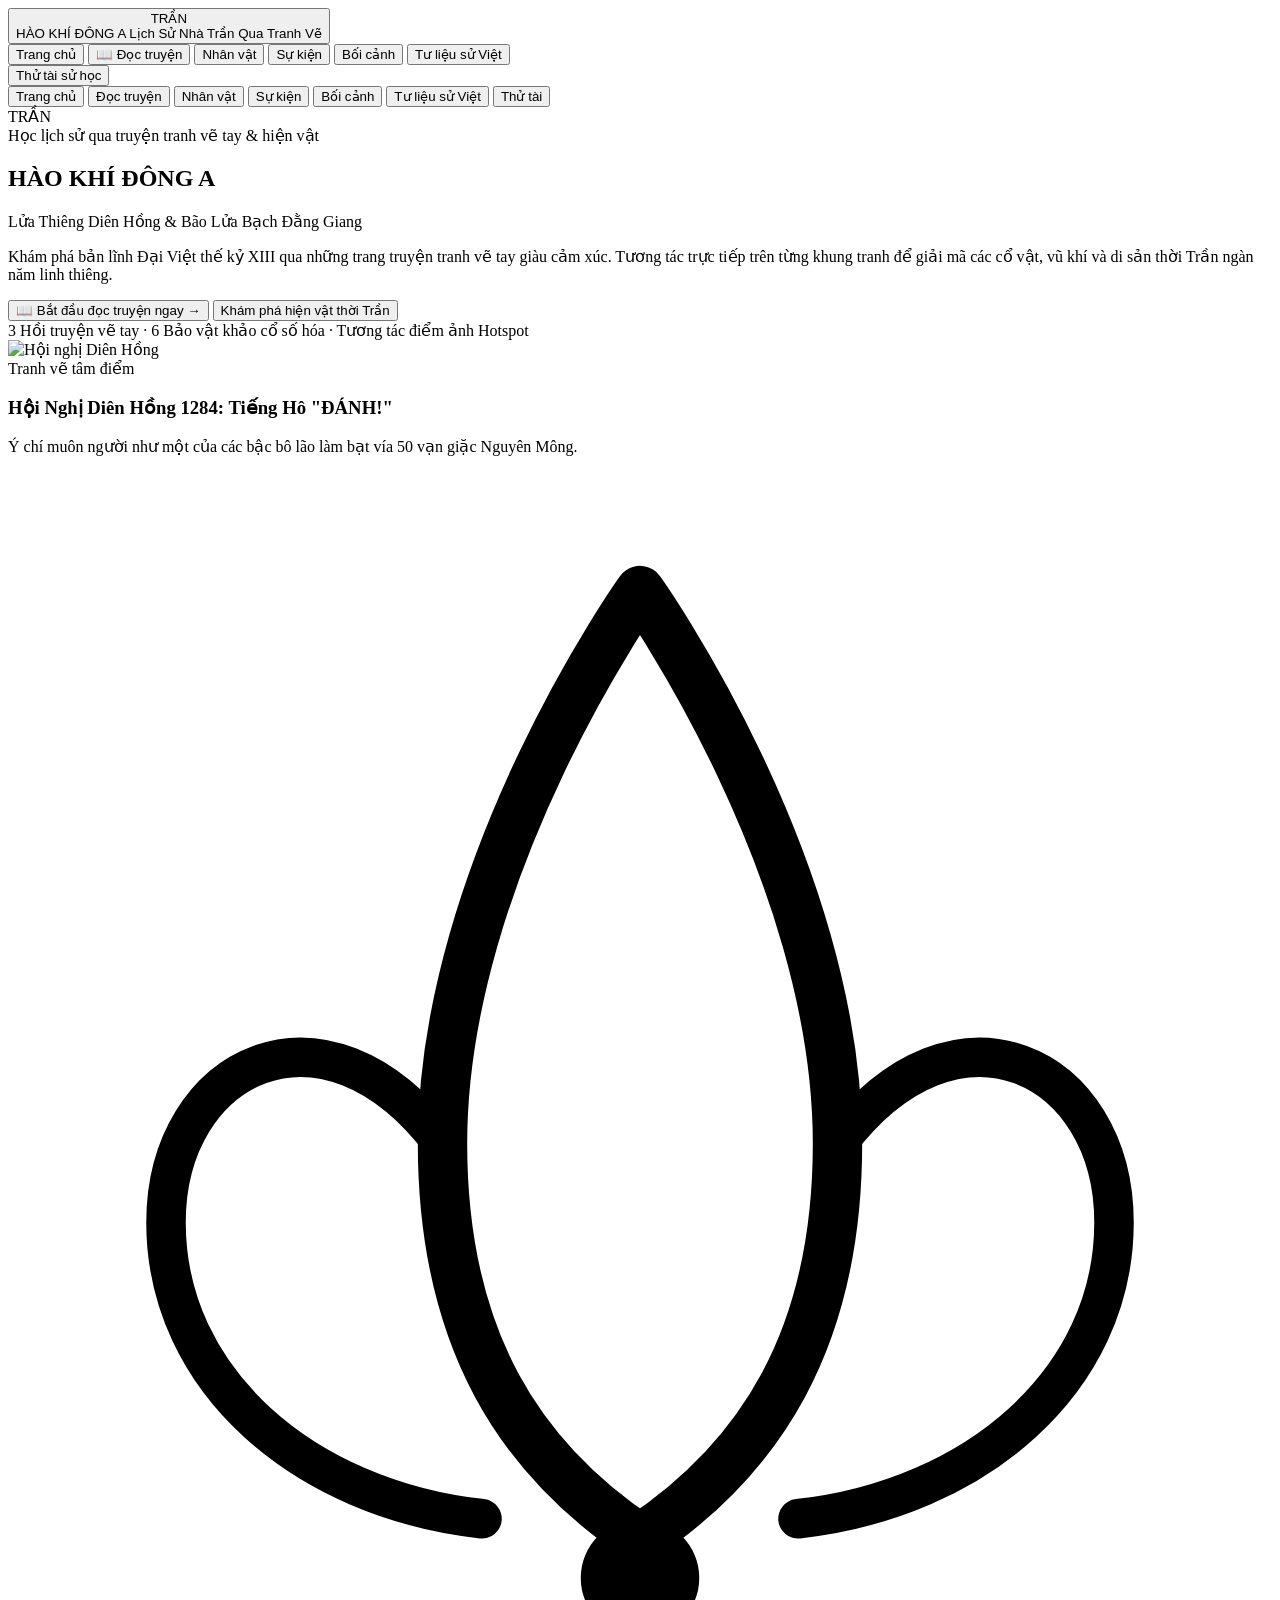
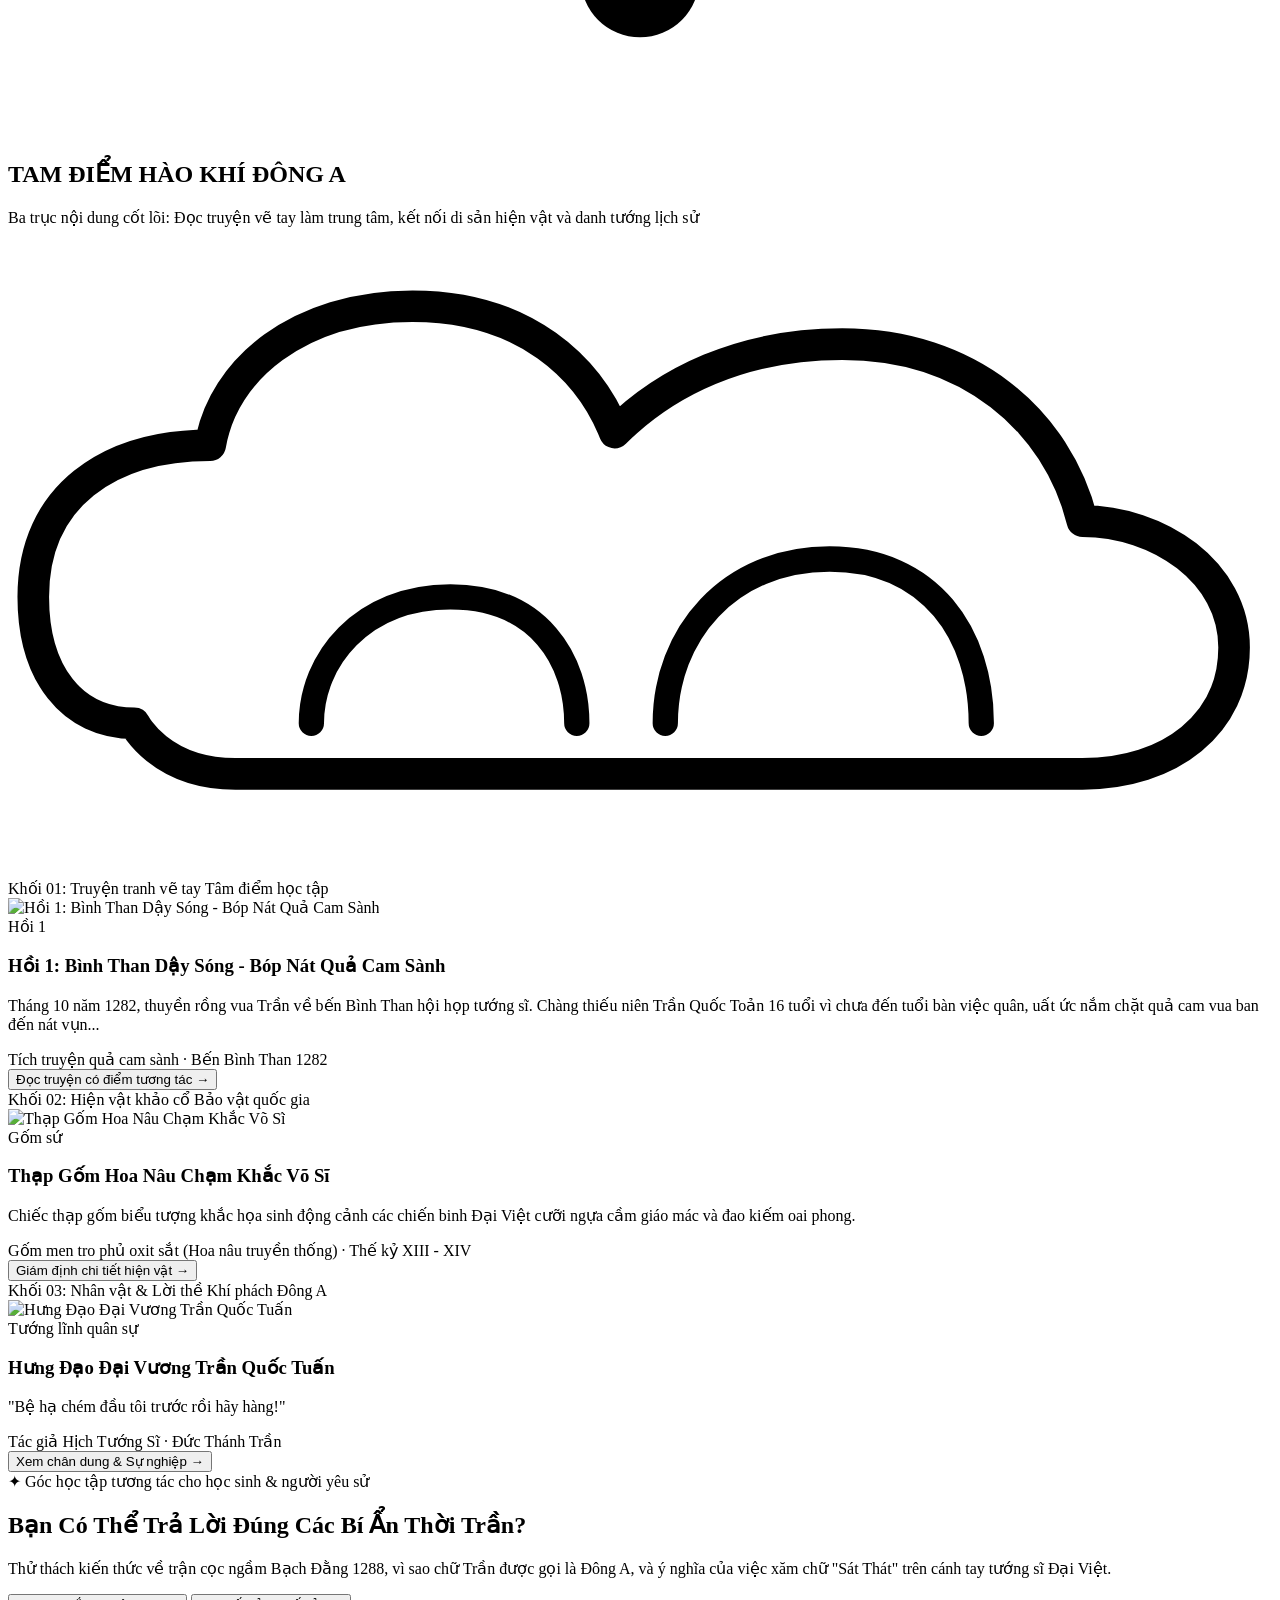
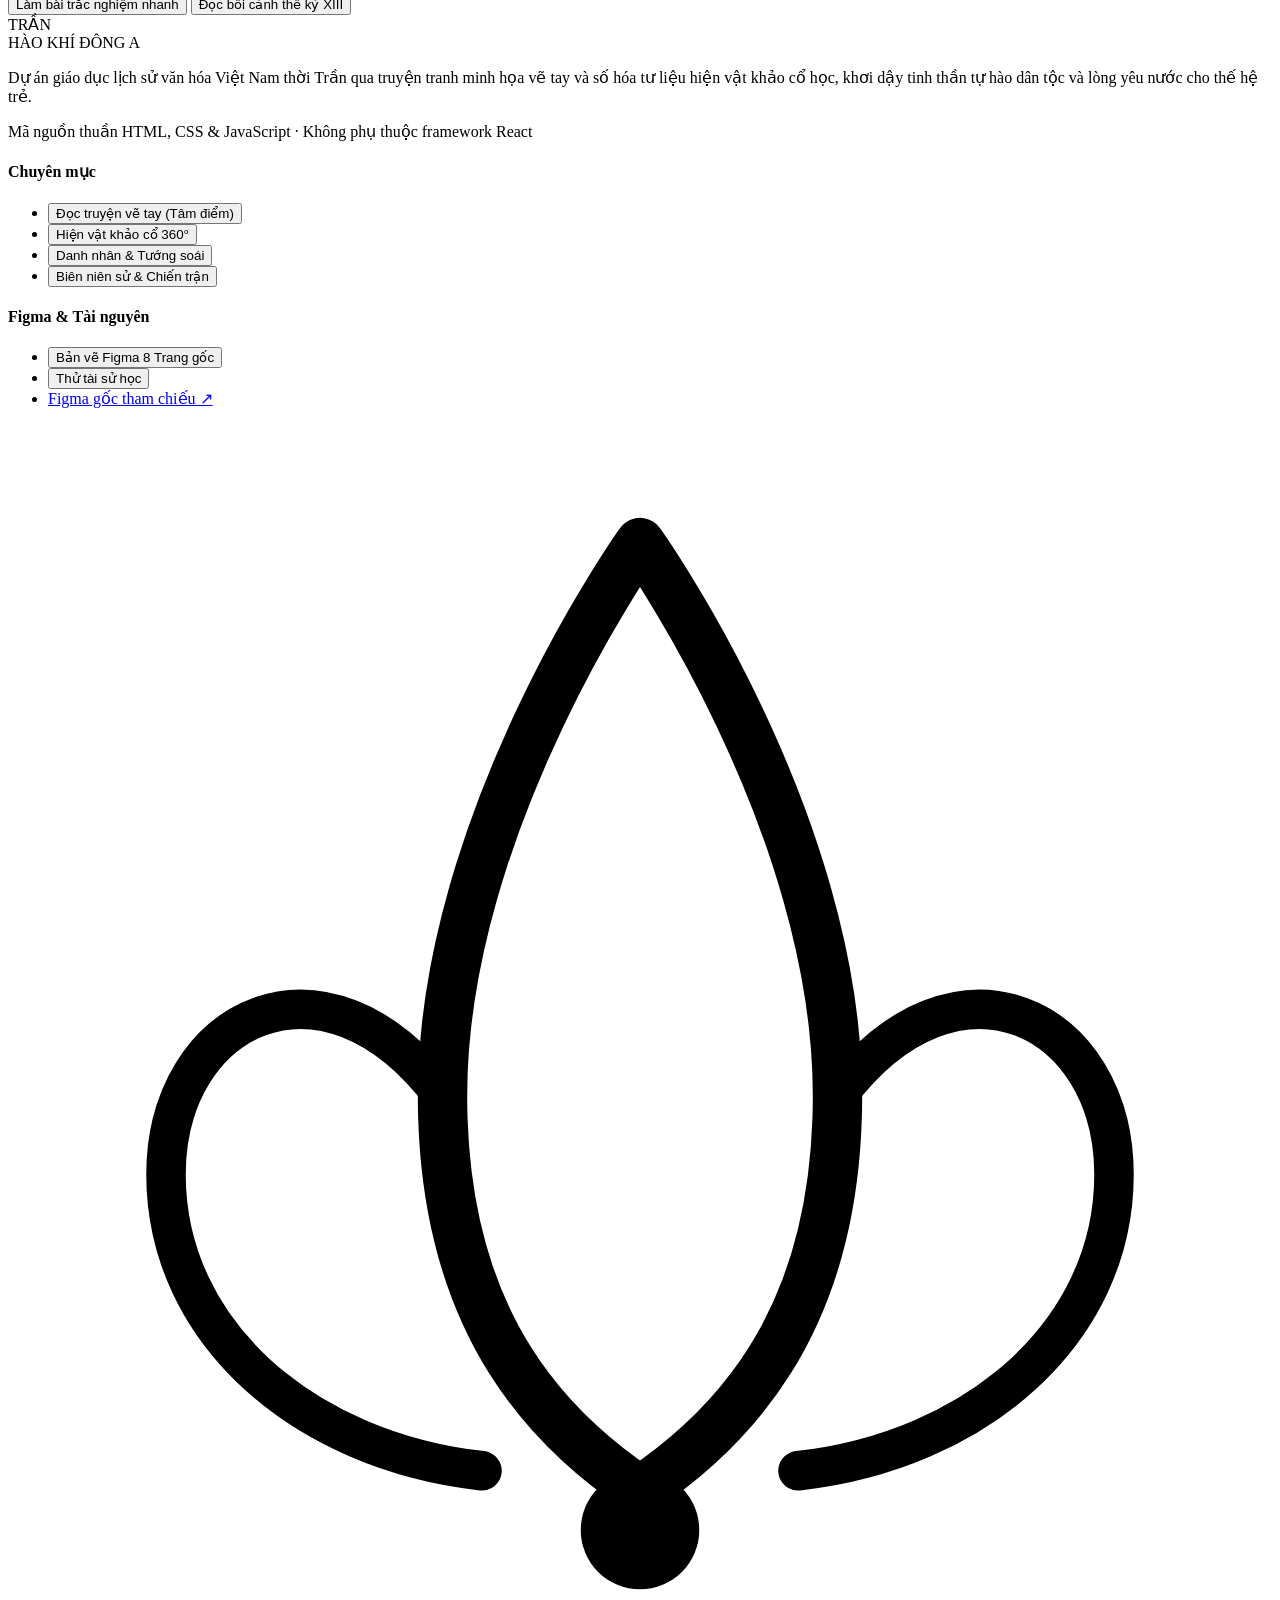
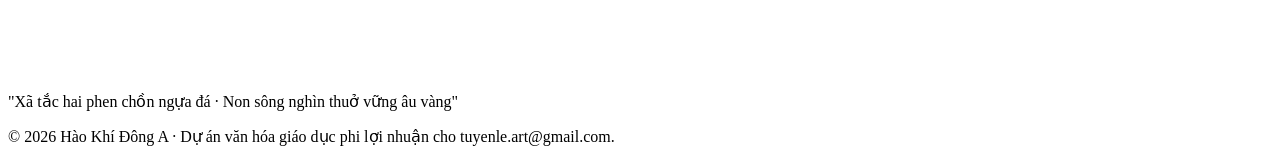
==== HaoKhiDongA_Trang_01_page-home.html @ c2d48709 "Add files via upload" ====
<!doctype html>
<html lang="vi">
<head>
  <meta charset="UTF-8" />
  <meta name="viewport" content="width=device-width, initial-scale=1.0" />
  <title>Trang Chủ (Master Home) - Hào Khí Đông A</title>
  <meta name="description" content="Trang gốc số 01: Trang Chủ (Master Home) - Dự án Hào Khí Đông A." />
  <link rel="preconnect" href="https://fonts.googleapis.com">
  <link rel="preconnect" href="https://fonts.gstatic.com" crossorigin>
  <link href="https://fonts.googleapis.com/css2?family=Be+Vietnam+Pro:ital,wght@0,300;0,400;0,500;0,600;0,700;0,800;0,900;1,400;1,600;1,700&family=Montserrat:ital,wght@0,600;0,700;0,800;0,900;1,700&display=swap" rel="stylesheet">
  <script src="https://cdn.jsdelivr.net/npm/@tailwindcss/browser@4"></script>
  <link rel="stylesheet" href="css/style.css">
  <script defer src="js/main.js"></script>
</head>
<body class="bg-[#FAF7F0] text-[#1C1917] antialiased">
  <div class="min-h-screen flex flex-col">
    
        <header class="sticky top-0 z-40 bg-[#FAF7F0]/95 backdrop-blur-md border-b border-[#D4A359]/30 transition-colors">
      <div class="max-w-7xl mx-auto px-4 sm:px-6 lg:px-8">
        <div class="flex items-center justify-between h-20 gap-4">
          
          <!-- Logo bên trái (không xuống hàng) -->
          <button onclick="window.navigateTo('trang-chu')" class="flex items-center gap-3 text-left group focus:outline-none cursor-pointer shrink-0">
            <div class="relative inline-flex items-center justify-center border-2 border-[#8B1E1E] bg-[#FAF7F0] text-[#8B1E1E] font-bold text-xs select-none w-8 h-8 rounded-xs shrink-0">
              <span class="font-heading font-black tracking-tighter">TRẦN</span>
              <div class="absolute inset-0.5 border border-[#8B1E1E]/40 pointer-events-none"></div>
            </div>
            <div class="flex flex-col shrink-0">
              <span class="font-heading font-black text-xl sm:text-2xl text-[#8B1E1E] tracking-tight leading-none whitespace-nowrap">
                HÀO KHÍ ĐÔNG A
              </span>
              <span class="text-[11px] font-medium text-[#785928] tracking-widest uppercase mt-1 whitespace-nowrap">
                Lịch Sử Nhà Trần Qua Tranh Vẽ
              </span>
            </div>
          </button>

          <!-- Menu điều hướng chính -->
          <nav class="hidden lg:flex items-center gap-1 xl:gap-2">
            <button
              onclick="window.navigateTo('trang-chu')"
              class="relative px-3.5 py-2 text-sm font-semibold whitespace-nowrap transition-all rounded-md cursor-pointer text-[#44403C] hover:text-[#8B1E1E]"
            >
              Trang chủ
            </button>
            <button
              onclick="window.navigateTo('doc-truyen')"
              class="relative px-3.5 py-2 text-sm font-semibold whitespace-nowrap transition-all rounded-md cursor-pointer text-[#44403C] hover:text-[#8B1E1E]"
            >
              📖 Đọc truyện
            </button>
            <button
              onclick="window.navigateTo('nhan-vat')"
              class="relative px-3.5 py-2 text-sm font-semibold whitespace-nowrap transition-all rounded-md cursor-pointer text-[#44403C] hover:text-[#8B1E1E]"
            >
              Nhân vật
            </button>
            <button
              onclick="window.navigateTo('su-kien')"
              class="relative px-3.5 py-2 text-sm font-semibold whitespace-nowrap transition-all rounded-md cursor-pointer text-[#44403C] hover:text-[#8B1E1E]"
            >
              Sự kiện
            </button>
            <button
              onclick="window.navigateTo('boi-canh')"
              class="relative px-3.5 py-2 text-sm font-semibold whitespace-nowrap transition-all rounded-md cursor-pointer text-[#44403C] hover:text-[#8B1E1E]"
            >
              Bối cảnh
            </button>
            <button
              onclick="window.navigateTo('tu-lieu')"
              class="relative px-3.5 py-2 text-sm font-semibold whitespace-nowrap transition-all rounded-md cursor-pointer text-[#44403C] hover:text-[#8B1E1E]"
            >
              Tư liệu sử Việt
            </button>
          </nav>

          <!-- Nút Đố Vui -->
          <div class="flex items-center gap-2 sm:gap-3 shrink-0">
            <button
              onclick="window.navigateTo('trac-nghiem')"
              class="inline-flex items-center px-3 py-1.5 text-xs font-semibold rounded-md border transition-colors cursor-pointer text-[#235347] border-[#235347]/40 hover:bg-[#235347]/10 whitespace-nowrap"
            >
              Thử tài sử học
            </button>
          </div>

        </div>

        <!-- Mobile Navigation bar -->
        <div class="lg:hidden flex items-center justify-between overflow-x-auto py-2.5 border-t border-[#D4A359]/20 gap-2 no-scrollbar">
          <button
            onclick="window.navigateTo('trang-chu')"
            class="text-xs font-medium px-2.5 py-1 whitespace-nowrap rounded text-[#44403C]"
          >
            Trang chủ
          </button>
          <button
            onclick="window.navigateTo('doc-truyen')"
            class="text-xs font-medium px-2.5 py-1 whitespace-nowrap rounded text-[#44403C]"
          >
            Đọc truyện
          </button>
          <button
            onclick="window.navigateTo('nhan-vat')"
            class="text-xs font-medium px-2.5 py-1 whitespace-nowrap rounded text-[#44403C]"
          >
            Nhân vật
          </button>
          <button
            onclick="window.navigateTo('su-kien')"
            class="text-xs font-medium px-2.5 py-1 whitespace-nowrap rounded text-[#44403C]"
          >
            Sự kiện
          </button>
          <button
            onclick="window.navigateTo('boi-canh')"
            class="text-xs font-medium px-2.5 py-1 whitespace-nowrap rounded text-[#44403C]"
          >
            Bối cảnh
          </button>
          <button
            onclick="window.navigateTo('tu-lieu')"
            class="text-xs font-medium px-2.5 py-1 whitespace-nowrap rounded text-[#44403C]"
          >
            Tư liệu sử Việt
          </button>
          <button
            onclick="window.navigateTo('trac-nghiem')"
            class="text-xs font-medium px-2.5 py-1 whitespace-nowrap rounded text-[#235347]"
          >
            Thử tài
          </button>
        </div>
      </div>
    </header>
  
    <main class="flex-1 max-w-7xl w-full mx-auto px-4 sm:px-6 lg:px-8 py-8">
      
    <div class="space-y-16">
      
      <!-- HERO BANNER - ĐỊNH HƯỚNG Z-PATTERN -->
      <section class="relative overflow-hidden rounded-2xl border border-[#D4A359]/40 bg-[#FAF7F0] shadow-sm">
        <div class="grid grid-cols-1 lg:grid-cols-12 items-stretch">
          
          <!-- Trái Hero: Z-pattern điểm 1 -->
          <div class="lg:col-span-7 p-6 sm:p-10 lg:p-12 flex flex-col justify-between z-10">
            <div>
              <div class="flex items-center gap-2 mb-3">
                <div class="relative inline-flex items-center justify-center border-2 border-[#8B1E1E] bg-[#FAF7F0] text-[#8B1E1E] font-bold text-xs select-none w-8 h-8 rounded-xs">
          <span class="font-heading font-black tracking-tighter">TRẦN</span>
          <div class="absolute inset-0.5 border border-[#8B1E1E]/40 pointer-events-none"></div>
        </div>
                <span class="text-xs font-bold uppercase tracking-widest text-[#8B1E1E]">
                  Học lịch sử qua truyện tranh vẽ tay & hiện vật
                </span>
              </div>

              <h1 class="font-heading font-black text-3xl sm:text-4xl lg:text-5xl text-[#1C1917] leading-tight text-balance">
                HÀO KHÍ ĐÔNG A
              </h1>
              
              <p class="mt-2 font-heading text-lg sm:text-xl text-[#785928] font-bold">
                Lửa Thiêng Diên Hồng & Bão Lửa Bạch Đằng Giang
              </p>

              <p class="mt-4 text-sm sm:text-base text-[#44403C] leading-relaxed max-w-xl">
                Khám phá bản lĩnh Đại Việt thế kỷ XIII qua những trang truyện tranh vẽ tay giàu cảm xúc. Tương tác trực tiếp trên từng khung tranh để giải mã các cổ vật, vũ khí và di sản thời Trần ngàn năm linh thiêng.
              </p>
            </div>

            <!-- Nút hành động chính -->
            <div class="mt-8 pt-6 border-t border-[#D4A359]/30 flex flex-wrap items-center gap-3">
              <button
                onclick="window.openChapter('chap-1')"
                class="inline-flex items-center gap-2 px-6 py-3 bg-[#8B1E1E] text-white font-bold text-sm rounded-lg hover:bg-[#701616] transition-all shadow-sm cursor-pointer"
              >
                <span>📖 Bắt đầu đọc truyện ngay</span> <span>→</span>
              </button>

              <button
                onclick="window.navigateTo('tu-lieu')"
                class="inline-flex items-center gap-2 px-5 py-3 bg-[#FAF7F0] border border-[#D4A359] text-[#785928] font-bold text-sm rounded-lg hover:bg-[#D4A359]/15 hover:text-[#8B1E1E] transition-all cursor-pointer"
              >
                <span>Khám phá hiện vật thời Trần</span>
              </button>
            </div>

            <div class="mt-6 flex items-center gap-3 text-xs text-[#78716C]">
              <span>3 Hồi truyện vẽ tay</span>
              <span>·</span>
              <span>6 Bảo vật khảo cổ số hóa</span>
              <span>·</span>
              <span>Tương tác điểm ảnh Hotspot</span>
            </div>
          </div>

          <!-- Phải Hero: Bức tranh minh họa vẽ tay lớn -->
          <div class="lg:col-span-5 relative bg-[#EFE3CA] min-h-[280px] lg:min-h-full flex items-center justify-center p-4 lg:p-6 overflow-hidden border-t lg:border-t-0 lg:border-l border-[#D4A359]/30">
            <div class="relative w-full h-full rounded-xl overflow-hidden shadow-md border border-[#D4A359]/40 group">
              <img 
                src="images/hero_comic_dienhong_1792135270793.jpg"
                alt="Hội nghị Diên Hồng"
                class="w-full h-full object-cover group-hover:scale-105 transition-transform duration-700"
              />
              <div class="absolute inset-0 bg-gradient-to-t from-black/80 via-black/20 to-transparent flex flex-col justify-end p-5 text-white">
                <span class="text-[11px] font-bold uppercase tracking-wider text-[#D4A359]">
                  Tranh vẽ tâm điểm
                </span>
                <h3 class="font-heading font-bold text-lg leading-tight mt-0.5">
                  Hội Nghị Diên Hồng 1284: Tiếng Hô "ĐÁNH!"
                </h3>
                <p class="text-xs text-white/90 mt-1 line-clamp-2">
                  Ý chí muôn người như một của các bậc bô lão làm bạt vía 50 vạn giặc Nguyên Mông.
                </p>
              </div>
            </div>
          </div>

        </div>
      </section>

      <!-- BỐ CỤC LƯỚI 12 CỘT PHÂN CHIA THÀNH 03 KHỐI (MỖI KHỐI 04 CỘT) -->
      <section>
        <div class="flex items-center justify-between mb-8">
          <div>
            <div class="flex items-center gap-2">
              <svg viewBox="0 0 64 64" fill="none" class="w-4 h-4 inline-block text-[#D4A359]" aria-hidden="true"><path d="M32 6C32 6 22 20 22 34C22 44 26 50 32 54C38 50 42 44 42 34C42 20 32 6 32 6Z" stroke="currentColor" stroke-width="2.5" stroke-linejoin="round"/><path d="M22 34C16 26 8 30 8 38C8 46 15 52 24 53" stroke="currentColor" stroke-width="2" stroke-linecap="round"/><path d="M42 34C48 26 56 30 56 38C56 46 49 52 40 53" stroke="currentColor" stroke-width="2" stroke-linecap="round"/><circle cx="32" cy="56" r="3" fill="currentColor"/></svg>
              <h2 class="font-heading font-black text-2xl text-[#1C1917]">
                TAM ĐIỂM HÀO KHÍ ĐÔNG A
              </h2>
            </div>
            <p class="text-xs sm:text-sm text-[#78716C] mt-1">
              Ba trục nội dung cốt lõi: Đọc truyện vẽ tay làm trung tâm, kết nối di sản hiện vật và danh tướng lịch sử
            </p>
          </div>
          <div class="hidden sm:block text-[#D4A359]">
            <svg viewBox="0 0 100 50" fill="none" class="w-16 h-8 text-[#D4A359] opacity-40 inline-block" aria-hidden="true"><path d="M10 38C5 38 2 34 2 28C2 20 8 16 16 16C17 10 23 5 32 5C41 5 46 10 48 15C52 11 58 8 66 8C76 8 83 14 85 22C91 22 97 26 97 32C97 38 92 42 85 42L18 42C12 42 10 38 10 38Z" stroke="currentColor" stroke-width="2.5" stroke-linecap="round" stroke-linejoin="round"/><path d="M24 38C24 33 28 28 35 28C42 28 45 33 45 38" stroke="currentColor" stroke-width="2" stroke-linecap="round"/><path d="M52 38C52 31 57 25 65 25C73 25 77 31 77 38" stroke="currentColor" stroke-width="2" stroke-linecap="round"/></svg>
          </div>
        </div>

        <div class="grid grid-cols-1 lg:grid-cols-12 gap-8">
          
          <!-- KHỐI 1 (04 CỘT): ĐỌC TRUYỆN TRỌNG TÂM -->
          <div class="lg:col-span-4 flex flex-col justify-between bg-[#FDFBF7] rounded-xl border border-[#D4A359]/40 p-6 shadow-xs hover:border-[#8B1E1E]/60 transition-all">
            <div>
              <div class="flex items-center justify-between pb-3 border-b border-[#D4A359]/20 mb-4">
                <span class="text-xs font-bold uppercase tracking-widest text-[#8B1E1E]">
                  Khối 01: Truyện tranh vẽ tay
                </span>
                <span class="text-[11px] text-[#785928] font-semibold">Tâm điểm học tập</span>
              </div>

              <div class="aspect-4/3 rounded-lg overflow-hidden border border-[#D4A359]/30 mb-4 relative group">
                <img src="images/hoi_1_tran_quoc_toan_goc.jpg" alt="Hồi 1: Bình Than Dậy Sóng - Bóp Nát Quả Cam Sành" class="w-full h-full object-cover group-hover:scale-105 transition-transform duration-500" />
                <div class="absolute top-2 left-2 bg-[#8B1E1E] text-white text-[10px] font-bold px-2 py-0.5 rounded">
                  Hồi 1
                </div>
              </div>

              <h3 class="font-heading font-bold text-lg text-[#1C1917] leading-snug">
                Hồi 1: Bình Than Dậy Sóng - Bóp Nát Quả Cam Sành
              </h3>
              
              <p class="text-xs sm:text-sm text-[#57534E] mt-2 line-clamp-3 leading-relaxed">
                Tháng 10 năm 1282, thuyền rồng vua Trần về bến Bình Than hội họp tướng sĩ. Chàng thiếu niên Trần Quốc Toản 16 tuổi vì chưa đến tuổi bàn việc quân, uất ức nắm chặt quả cam vua ban đến nát vụn...
              </p>

              <div class="mt-3 flex items-center gap-2 text-xs text-[#785928]">
                <span>Tích truyện quả cam sành</span>
                <span>·</span>
                <span>Bến Bình Than 1282</span>
              </div>
            </div>

            <button
              onclick="window.openChapter('chap-1')"
              class="mt-6 w-full inline-flex items-center justify-center gap-2 px-4 py-2.5 bg-[#8B1E1E] text-white text-xs font-bold rounded-md hover:bg-[#741818] transition-colors cursor-pointer"
            >
              <span>Đọc truyện có điểm tương tác</span> <span>→</span>
            </button>
          </div>

          <!-- KHỐI 2 (04 CỘT): KHO TÀNG HIỆN VẬT THỜI TRẦN -->
          <div class="lg:col-span-4 flex flex-col justify-between bg-[#FDFBF7] rounded-xl border border-[#D4A359]/40 p-6 shadow-xs hover:border-[#D4A359] transition-all">
            <div>
              <div class="flex items-center justify-between pb-3 border-b border-[#D4A359]/20 mb-4">
                <span class="text-xs font-bold uppercase tracking-widest text-[#785928]">
                  Khối 02: Hiện vật khảo cổ
                </span>
                <span class="text-[11px] text-[#235347] font-semibold">Bảo vật quốc gia</span>
              </div>

              <div class="aspect-4/3 rounded-lg overflow-hidden border border-[#D4A359]/30 mb-4 relative group">
                <img src="images/artifact_thap_gom_hoanau_1792135273950.jpg" alt="Thạp Gốm Hoa Nâu Chạm Khắc Võ Sĩ" class="w-full h-full object-cover group-hover:scale-105 transition-transform duration-500" />
                <div class="absolute top-2 left-2 bg-[#235347] text-white text-[10px] font-bold px-2 py-0.5 rounded">
                  Gốm sứ
                </div>
              </div>

              <h3 class="font-heading font-bold text-lg text-[#1C1917] leading-snug">
                Thạp Gốm Hoa Nâu Chạm Khắc Võ Sĩ
              </h3>
              
              <p class="text-xs sm:text-sm text-[#57534E] mt-2 line-clamp-3 leading-relaxed">
                Chiếc thạp gốm biểu tượng khắc họa sinh động cảnh các chiến binh Đại Việt cưỡi ngựa cầm giáo mác và đao kiếm oai phong.
              </p>

              <div class="mt-3 flex items-center gap-2 text-xs text-[#785928]">
                <span>Gốm men tro phủ oxit sắt (Hoa nâu truyền thống)</span>
                <span>·</span>
                <span>Thế kỷ XIII - XIV</span>
              </div>
            </div>

            <button
              onclick="window.openArtifact('thap-gom-hoa-nau')"
              class="mt-6 w-full inline-flex items-center justify-center gap-2 px-4 py-2.5 bg-[#D4A359] text-[#1C1917] text-xs font-bold rounded-md hover:bg-[#c29348] transition-colors cursor-pointer"
            >
              <span>Giám định chi tiết hiện vật</span> <span>→</span>
            </button>
          </div>

          <!-- KHỐI 3 (04 CỘT): DANH TƯỚNG & HÀO KHÍ SÁT THÁT -->
          <div class="lg:col-span-4 flex flex-col justify-between bg-[#FDFBF7] rounded-xl border border-[#D4A359]/40 p-6 shadow-xs hover:border-[#8B1E1E]/60 transition-all">
            <div>
              <div class="flex items-center justify-between pb-3 border-b border-[#D4A359]/20 mb-4">
                <span class="text-xs font-bold uppercase tracking-widest text-[#8B1E1E]">
                  Khối 03: Nhân vật & Lời thề
                </span>
                <span class="text-[11px] text-[#8B1E1E] font-semibold">Khí phách Đông A</span>
              </div>

              <div class="aspect-4/3 rounded-lg overflow-hidden border border-[#D4A359]/30 mb-4 relative group">
                <img src="images/hero_comic_dienhong_1792135270793.jpg" alt="Hưng Đạo Đại Vương Trần Quốc Tuấn" class="w-full h-full object-cover object-top group-hover:scale-105 transition-transform duration-500" />
                <div class="absolute top-2 left-2 bg-[#8B1E1E] text-white text-[10px] font-bold px-2 py-0.5 rounded">
                  Tướng lĩnh quân sự
                </div>
              </div>

              <h3 class="font-heading font-bold text-lg text-[#1C1917] leading-snug">
                Hưng Đạo Đại Vương Trần Quốc Tuấn
              </h3>
              
              <div class="mt-2 p-2.5 bg-[#F2EBD9] rounded border-l-2 border-[#8B1E1E]">
                <p class="text-xs font-heading italic font-bold text-[#8B1E1E]">
                  "Bệ hạ chém đầu tôi trước rồi hãy hàng!"
                </p>
              </div>

              <div class="mt-3 flex items-center gap-2 text-xs text-[#785928]">
                <span>Tác giả Hịch Tướng Sĩ</span>
                <span>·</span>
                <span>Đức Thánh Trần</span>
              </div>
            </div>

            <button
              onclick="window.openCharacter('tran-quoc-tuan')"
              class="mt-6 w-full inline-flex items-center justify-center gap-2 px-4 py-2.5 bg-[#FAF7F0] border border-[#8B1E1E] text-[#8B1E1E] text-xs font-bold rounded-md hover:bg-[#8B1E1E] hover:text-white transition-colors cursor-pointer"
            >
              <span>Xem chân dung & Sự nghiệp</span> <span>→</span>
            </button>
          </div>

        </div>
      </section>

      <!-- PHẦN HỌC TẬP TƯƠNG TÁC -->
      <section class="bg-[#EFE4D0] rounded-2xl p-6 sm:p-10 border border-[#D4A359]/50 relative overflow-hidden">
        <div class="grid grid-cols-1 lg:grid-cols-12 gap-8 items-center">
          <div class="lg:col-span-8 space-y-3">
            <span class="text-xs font-bold uppercase tracking-widest text-[#235347] flex items-center gap-2">
              ✦ Góc học tập tương tác cho học sinh & người yêu sử
            </span>
            <h2 class="font-heading font-black text-2xl sm:text-3xl text-[#1C1917]">
              Bạn Có Thể Trả Lời Đúng Các Bí Ẩn Thời Trần?
            </h2>
            <p class="text-xs sm:text-sm text-[#44403C] leading-relaxed max-w-2xl">
              Thử thách kiến thức về trận cọc ngầm Bạch Đằng 1288, vì sao chữ Trần được gọi là Đông A, và ý nghĩa của việc xăm chữ "Sát Thát" trên cánh tay tướng sĩ Đại Việt.
            </p>
          </div>

          <div class="lg:col-span-4 flex flex-col sm:flex-row lg:flex-col gap-3 justify-end">
            <button
              onclick="window.navigateTo('trac-nghiem')"
              class="px-6 py-3 bg-[#235347] text-white font-bold text-xs sm:text-sm rounded-lg hover:bg-[#1a4036] transition-colors shadow-xs flex items-center justify-center gap-2 cursor-pointer"
            >
              <span>Làm bài trắc nghiệm nhanh</span>
            </button>
            <button
              onclick="window.navigateTo('boi-canh')"
              class="px-6 py-3 bg-[#FAF7F0] text-[#1C1917] border border-[#D4A359] font-bold text-xs sm:text-sm rounded-lg hover:bg-white transition-colors flex items-center justify-center gap-2 cursor-pointer"
            >
              <span>Đọc bối cảnh thế kỷ XIII</span>
            </button>
          </div>
        </div>
      </section>

    </div>
  
    </main>
    
    <footer class="bg-[#FAF7F0] border-t border-[#D4A359]/30 pt-12 pb-8 mt-20 relative overflow-hidden">
      <div class="max-w-7xl mx-auto px-4 sm:px-6 lg:px-8">
        <div class="grid grid-cols-1 md:grid-cols-4 gap-8 pb-10 border-b border-[#D4A359]/20">
          
          <div class="md:col-span-2 space-y-3">
            <div class="flex items-center gap-2.5">
              <div class="relative inline-flex items-center justify-center border-2 border-[#8B1E1E] bg-[#FAF7F0] text-[#8B1E1E] font-bold text-xs select-none w-8 h-8 rounded-xs">
          <span class="font-heading font-black tracking-tighter">TRẦN</span>
          <div class="absolute inset-0.5 border border-[#8B1E1E]/40 pointer-events-none"></div>
        </div>
              <span class="font-heading font-black text-lg text-[#8B1E1E] whitespace-nowrap">
                HÀO KHÍ ĐÔNG A
              </span>
            </div>
            <p class="text-xs sm:text-sm text-[#57534E] leading-relaxed max-w-lg">
              Dự án giáo dục lịch sử văn hóa Việt Nam thời Trần qua truyện tranh minh họa vẽ tay và số hóa tư liệu hiện vật khảo cổ học, khơi dậy tinh thần tự hào dân tộc và lòng yêu nước cho thế hệ trẻ.
            </p>
            <div class="flex items-center gap-3 text-xs text-[#785928] pt-1">
              <span>Mã nguồn thuần HTML, CSS & JavaScript</span>
              <span>·</span>
              <span>Không phụ thuộc framework React</span>
            </div>
          </div>

          <div>
            <h4 class="text-xs font-bold uppercase tracking-wider text-[#8B1E1E] mb-3">
              Chuyên mục
            </h4>
            <ul class="space-y-2 text-xs sm:text-sm text-[#44403C]">
              <li><button onclick="window.navigateTo('doc-truyen')" class="hover:text-[#8B1E1E] cursor-pointer">Đọc truyện vẽ tay (Tâm điểm)</button></li>
              <li><button onclick="window.navigateTo('tu-lieu')" class="hover:text-[#8B1E1E] cursor-pointer">Hiện vật khảo cổ 360°</button></li>
              <li><button onclick="window.navigateTo('nhan-vat')" class="hover:text-[#8B1E1E] cursor-pointer">Danh nhân & Tướng soái</button></li>
              <li><button onclick="window.navigateTo('su-kien')" class="hover:text-[#8B1E1E] cursor-pointer">Biên niên sử & Chiến trận</button></li>
            </ul>
          </div>

          <div>
            <h4 class="text-xs font-bold uppercase tracking-wider text-[#8B1E1E] mb-3">
              Figma & Tài nguyên
            </h4>
            <ul class="space-y-2 text-xs sm:text-sm text-[#44403C]">
              <li><button onclick="window.navigateTo('figma-prototype')" class="hover:text-[#8B1E1E] font-medium cursor-pointer">Bản vẽ Figma 8 Trang gốc</button></li>
              <li><button onclick="window.navigateTo('trac-nghiem')" class="hover:text-[#235347] font-medium cursor-pointer">Thử tài sử học</button></li>
              <li><a href="https://www.figma.com/design/EHcXHoJWoi624KdRQ5grXI/H%C3%A0o-Kh%C3%AD-%C4%90%C3%B4ng-A?node-id=2082-5231" target="_blank" rel="noreferrer" class="text-xs text-[#785928] hover:underline">Figma gốc tham chiếu ↗</a></li>
            </ul>
          </div>

        </div>

        <div class="pt-6 flex flex-col sm:flex-row items-center justify-between text-xs text-[#78716C] gap-3">
          <div class="flex items-center gap-2">
            <svg viewBox="0 0 64 64" fill="none" class="w-4 h-4 inline-block text-[#D4A359]" aria-hidden="true"><path d="M32 6C32 6 22 20 22 34C22 44 26 50 32 54C38 50 42 44 42 34C42 20 32 6 32 6Z" stroke="currentColor" stroke-width="2.5" stroke-linejoin="round"/><path d="M22 34C16 26 8 30 8 38C8 46 15 52 24 53" stroke="currentColor" stroke-width="2" stroke-linecap="round"/><path d="M42 34C48 26 56 30 56 38C56 46 49 52 40 53" stroke="currentColor" stroke-width="2" stroke-linecap="round"/><circle cx="32" cy="56" r="3" fill="currentColor"/></svg>
            <span>"Xã tắc hai phen chồn ngựa đá · Non sông nghìn thuở vững âu vàng"</span>
          </div>
          <p>© 2026 Hào Khí Đông A · Dự án văn hóa giáo dục phi lợi nhuận cho tuyenle.art@gmail.com.</p>
        </div>
      </div>
    </footer>
  
  </div>
</body>
</html>
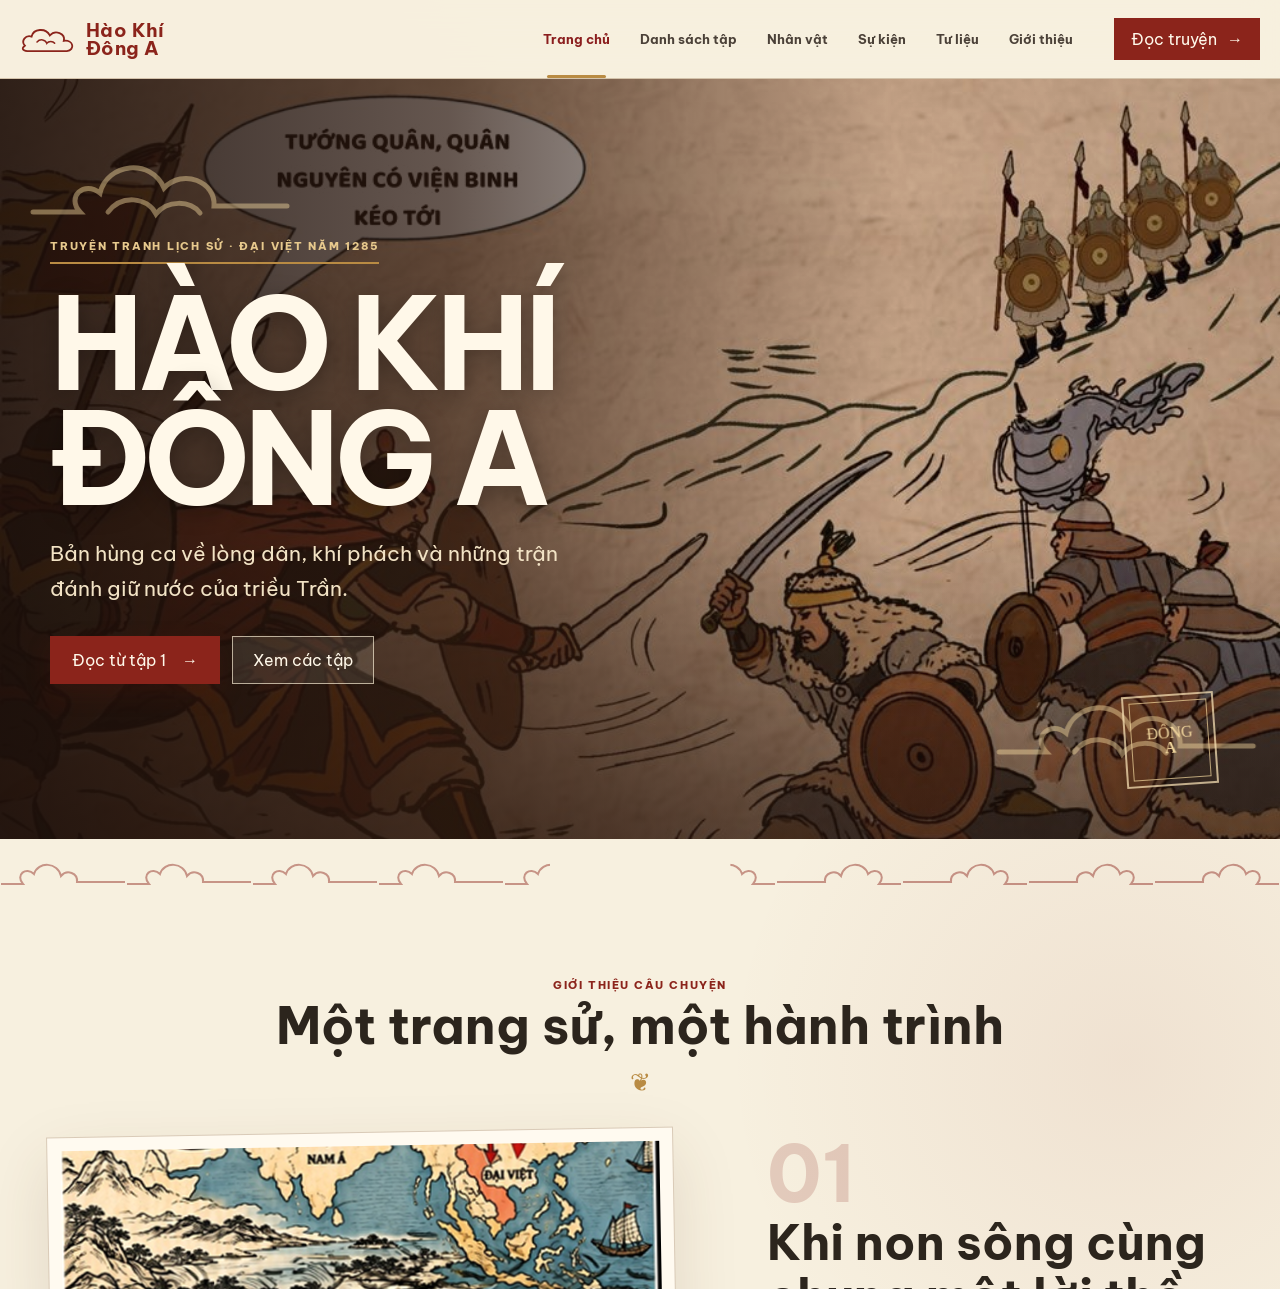
==== commit 4c10fba0: "big fix" ====
--- a/HaoKhiDongA_Trang_01_page-home.html
+++ b/HaoKhiDongA_Trang_01_page-home.html
@@ -1,466 +1,11 @@
 <!doctype html>
 <html lang="vi">
 <head>
-  <meta charset="UTF-8" />
-  <meta name="viewport" content="width=device-width, initial-scale=1.0" />
-  <title>Trang Chủ (Master Home) - Hào Khí Đông A</title>
-  <meta name="description" content="Trang gốc số 01: Trang Chủ (Master Home) - Dự án Hào Khí Đông A." />
-  <link rel="preconnect" href="https://fonts.googleapis.com">
-  <link rel="preconnect" href="https://fonts.gstatic.com" crossorigin>
-  <link href="https://fonts.googleapis.com/css2?family=Be+Vietnam+Pro:ital,wght@0,300;0,400;0,500;0,600;0,700;0,800;0,900;1,400;1,600;1,700&family=Montserrat:ital,wght@0,600;0,700;0,800;0,900;1,700&display=swap" rel="stylesheet">
-  <script src="https://cdn.jsdelivr.net/npm/@tailwindcss/browser@4"></script>
-  <link rel="stylesheet" href="css/style.css">
-  <script defer src="js/main.js"></script>
+  <meta charset="UTF-8">
+  <meta name="viewport" content="width=device-width, initial-scale=1.0">
+  <title>Hào Khí Đông A</title>
+  <meta http-equiv="refresh" content="0; url=index.html">
+  <link rel="canonical" href="index.html">
 </head>
-<body class="bg-[#FAF7F0] text-[#1C1917] antialiased">
-  <div class="min-h-screen flex flex-col">
-    
-        <header class="sticky top-0 z-40 bg-[#FAF7F0]/95 backdrop-blur-md border-b border-[#D4A359]/30 transition-colors">
-      <div class="max-w-7xl mx-auto px-4 sm:px-6 lg:px-8">
-        <div class="flex items-center justify-between h-20 gap-4">
-          
-          <!-- Logo bên trái (không xuống hàng) -->
-          <button onclick="window.navigateTo('trang-chu')" class="flex items-center gap-3 text-left group focus:outline-none cursor-pointer shrink-0">
-            <div class="relative inline-flex items-center justify-center border-2 border-[#8B1E1E] bg-[#FAF7F0] text-[#8B1E1E] font-bold text-xs select-none w-8 h-8 rounded-xs shrink-0">
-              <span class="font-heading font-black tracking-tighter">TRẦN</span>
-              <div class="absolute inset-0.5 border border-[#8B1E1E]/40 pointer-events-none"></div>
-            </div>
-            <div class="flex flex-col shrink-0">
-              <span class="font-heading font-black text-xl sm:text-2xl text-[#8B1E1E] tracking-tight leading-none whitespace-nowrap">
-                HÀO KHÍ ĐÔNG A
-              </span>
-              <span class="text-[11px] font-medium text-[#785928] tracking-widest uppercase mt-1 whitespace-nowrap">
-                Lịch Sử Nhà Trần Qua Tranh Vẽ
-              </span>
-            </div>
-          </button>
-
-          <!-- Menu điều hướng chính -->
-          <nav class="hidden lg:flex items-center gap-1 xl:gap-2">
-            <button
-              onclick="window.navigateTo('trang-chu')"
-              class="relative px-3.5 py-2 text-sm font-semibold whitespace-nowrap transition-all rounded-md cursor-pointer text-[#44403C] hover:text-[#8B1E1E]"
-            >
-              Trang chủ
-            </button>
-            <button
-              onclick="window.navigateTo('doc-truyen')"
-              class="relative px-3.5 py-2 text-sm font-semibold whitespace-nowrap transition-all rounded-md cursor-pointer text-[#44403C] hover:text-[#8B1E1E]"
-            >
-              📖 Đọc truyện
-            </button>
-            <button
-              onclick="window.navigateTo('nhan-vat')"
-              class="relative px-3.5 py-2 text-sm font-semibold whitespace-nowrap transition-all rounded-md cursor-pointer text-[#44403C] hover:text-[#8B1E1E]"
-            >
-              Nhân vật
-            </button>
-            <button
-              onclick="window.navigateTo('su-kien')"
-              class="relative px-3.5 py-2 text-sm font-semibold whitespace-nowrap transition-all rounded-md cursor-pointer text-[#44403C] hover:text-[#8B1E1E]"
-            >
-              Sự kiện
-            </button>
-            <button
-              onclick="window.navigateTo('boi-canh')"
-              class="relative px-3.5 py-2 text-sm font-semibold whitespace-nowrap transition-all rounded-md cursor-pointer text-[#44403C] hover:text-[#8B1E1E]"
-            >
-              Bối cảnh
-            </button>
-            <button
-              onclick="window.navigateTo('tu-lieu')"
-              class="relative px-3.5 py-2 text-sm font-semibold whitespace-nowrap transition-all rounded-md cursor-pointer text-[#44403C] hover:text-[#8B1E1E]"
-            >
-              Tư liệu sử Việt
-            </button>
-          </nav>
-
-          <!-- Nút Đố Vui -->
-          <div class="flex items-center gap-2 sm:gap-3 shrink-0">
-            <button
-              onclick="window.navigateTo('trac-nghiem')"
-              class="inline-flex items-center px-3 py-1.5 text-xs font-semibold rounded-md border transition-colors cursor-pointer text-[#235347] border-[#235347]/40 hover:bg-[#235347]/10 whitespace-nowrap"
-            >
-              Thử tài sử học
-            </button>
-          </div>
-
-        </div>
-
-        <!-- Mobile Navigation bar -->
-        <div class="lg:hidden flex items-center justify-between overflow-x-auto py-2.5 border-t border-[#D4A359]/20 gap-2 no-scrollbar">
-          <button
-            onclick="window.navigateTo('trang-chu')"
-            class="text-xs font-medium px-2.5 py-1 whitespace-nowrap rounded text-[#44403C]"
-          >
-            Trang chủ
-          </button>
-          <button
-            onclick="window.navigateTo('doc-truyen')"
-            class="text-xs font-medium px-2.5 py-1 whitespace-nowrap rounded text-[#44403C]"
-          >
-            Đọc truyện
-          </button>
-          <button
-            onclick="window.navigateTo('nhan-vat')"
-            class="text-xs font-medium px-2.5 py-1 whitespace-nowrap rounded text-[#44403C]"
-          >
-            Nhân vật
-          </button>
-          <button
-            onclick="window.navigateTo('su-kien')"
-            class="text-xs font-medium px-2.5 py-1 whitespace-nowrap rounded text-[#44403C]"
-          >
-            Sự kiện
-          </button>
-          <button
-            onclick="window.navigateTo('boi-canh')"
-            class="text-xs font-medium px-2.5 py-1 whitespace-nowrap rounded text-[#44403C]"
-          >
-            Bối cảnh
-          </button>
-          <button
-            onclick="window.navigateTo('tu-lieu')"
-            class="text-xs font-medium px-2.5 py-1 whitespace-nowrap rounded text-[#44403C]"
-          >
-            Tư liệu sử Việt
-          </button>
-          <button
-            onclick="window.navigateTo('trac-nghiem')"
-            class="text-xs font-medium px-2.5 py-1 whitespace-nowrap rounded text-[#235347]"
-          >
-            Thử tài
-          </button>
-        </div>
-      </div>
-    </header>
-  
-    <main class="flex-1 max-w-7xl w-full mx-auto px-4 sm:px-6 lg:px-8 py-8">
-      
-    <div class="space-y-16">
-      
-      <!-- HERO BANNER - ĐỊNH HƯỚNG Z-PATTERN -->
-      <section class="relative overflow-hidden rounded-2xl border border-[#D4A359]/40 bg-[#FAF7F0] shadow-sm">
-        <div class="grid grid-cols-1 lg:grid-cols-12 items-stretch">
-          
-          <!-- Trái Hero: Z-pattern điểm 1 -->
-          <div class="lg:col-span-7 p-6 sm:p-10 lg:p-12 flex flex-col justify-between z-10">
-            <div>
-              <div class="flex items-center gap-2 mb-3">
-                <div class="relative inline-flex items-center justify-center border-2 border-[#8B1E1E] bg-[#FAF7F0] text-[#8B1E1E] font-bold text-xs select-none w-8 h-8 rounded-xs">
-          <span class="font-heading font-black tracking-tighter">TRẦN</span>
-          <div class="absolute inset-0.5 border border-[#8B1E1E]/40 pointer-events-none"></div>
-        </div>
-                <span class="text-xs font-bold uppercase tracking-widest text-[#8B1E1E]">
-                  Học lịch sử qua truyện tranh vẽ tay & hiện vật
-                </span>
-              </div>
-
-              <h1 class="font-heading font-black text-3xl sm:text-4xl lg:text-5xl text-[#1C1917] leading-tight text-balance">
-                HÀO KHÍ ĐÔNG A
-              </h1>
-              
-              <p class="mt-2 font-heading text-lg sm:text-xl text-[#785928] font-bold">
-                Lửa Thiêng Diên Hồng & Bão Lửa Bạch Đằng Giang
-              </p>
-
-              <p class="mt-4 text-sm sm:text-base text-[#44403C] leading-relaxed max-w-xl">
-                Khám phá bản lĩnh Đại Việt thế kỷ XIII qua những trang truyện tranh vẽ tay giàu cảm xúc. Tương tác trực tiếp trên từng khung tranh để giải mã các cổ vật, vũ khí và di sản thời Trần ngàn năm linh thiêng.
-              </p>
-            </div>
-
-            <!-- Nút hành động chính -->
-            <div class="mt-8 pt-6 border-t border-[#D4A359]/30 flex flex-wrap items-center gap-3">
-              <button
-                onclick="window.openChapter('chap-1')"
-                class="inline-flex items-center gap-2 px-6 py-3 bg-[#8B1E1E] text-white font-bold text-sm rounded-lg hover:bg-[#701616] transition-all shadow-sm cursor-pointer"
-              >
-                <span>📖 Bắt đầu đọc truyện ngay</span> <span>→</span>
-              </button>
-
-              <button
-                onclick="window.navigateTo('tu-lieu')"
-                class="inline-flex items-center gap-2 px-5 py-3 bg-[#FAF7F0] border border-[#D4A359] text-[#785928] font-bold text-sm rounded-lg hover:bg-[#D4A359]/15 hover:text-[#8B1E1E] transition-all cursor-pointer"
-              >
-                <span>Khám phá hiện vật thời Trần</span>
-              </button>
-            </div>
-
-            <div class="mt-6 flex items-center gap-3 text-xs text-[#78716C]">
-              <span>3 Hồi truyện vẽ tay</span>
-              <span>·</span>
-              <span>6 Bảo vật khảo cổ số hóa</span>
-              <span>·</span>
-              <span>Tương tác điểm ảnh Hotspot</span>
-            </div>
-          </div>
-
-          <!-- Phải Hero: Bức tranh minh họa vẽ tay lớn -->
-          <div class="lg:col-span-5 relative bg-[#EFE3CA] min-h-[280px] lg:min-h-full flex items-center justify-center p-4 lg:p-6 overflow-hidden border-t lg:border-t-0 lg:border-l border-[#D4A359]/30">
-            <div class="relative w-full h-full rounded-xl overflow-hidden shadow-md border border-[#D4A359]/40 group">
-              <img 
-                src="images/hero_comic_dienhong_1792135270793.jpg"
-                alt="Hội nghị Diên Hồng"
-                class="w-full h-full object-cover group-hover:scale-105 transition-transform duration-700"
-              />
-              <div class="absolute inset-0 bg-gradient-to-t from-black/80 via-black/20 to-transparent flex flex-col justify-end p-5 text-white">
-                <span class="text-[11px] font-bold uppercase tracking-wider text-[#D4A359]">
-                  Tranh vẽ tâm điểm
-                </span>
-                <h3 class="font-heading font-bold text-lg leading-tight mt-0.5">
-                  Hội Nghị Diên Hồng 1284: Tiếng Hô "ĐÁNH!"
-                </h3>
-                <p class="text-xs text-white/90 mt-1 line-clamp-2">
-                  Ý chí muôn người như một của các bậc bô lão làm bạt vía 50 vạn giặc Nguyên Mông.
-                </p>
-              </div>
-            </div>
-          </div>
-
-        </div>
-      </section>
-
-      <!-- BỐ CỤC LƯỚI 12 CỘT PHÂN CHIA THÀNH 03 KHỐI (MỖI KHỐI 04 CỘT) -->
-      <section>
-        <div class="flex items-center justify-between mb-8">
-          <div>
-            <div class="flex items-center gap-2">
-              <svg viewBox="0 0 64 64" fill="none" class="w-4 h-4 inline-block text-[#D4A359]" aria-hidden="true"><path d="M32 6C32 6 22 20 22 34C22 44 26 50 32 54C38 50 42 44 42 34C42 20 32 6 32 6Z" stroke="currentColor" stroke-width="2.5" stroke-linejoin="round"/><path d="M22 34C16 26 8 30 8 38C8 46 15 52 24 53" stroke="currentColor" stroke-width="2" stroke-linecap="round"/><path d="M42 34C48 26 56 30 56 38C56 46 49 52 40 53" stroke="currentColor" stroke-width="2" stroke-linecap="round"/><circle cx="32" cy="56" r="3" fill="currentColor"/></svg>
-              <h2 class="font-heading font-black text-2xl text-[#1C1917]">
-                TAM ĐIỂM HÀO KHÍ ĐÔNG A
-              </h2>
-            </div>
-            <p class="text-xs sm:text-sm text-[#78716C] mt-1">
-              Ba trục nội dung cốt lõi: Đọc truyện vẽ tay làm trung tâm, kết nối di sản hiện vật và danh tướng lịch sử
-            </p>
-          </div>
-          <div class="hidden sm:block text-[#D4A359]">
-            <svg viewBox="0 0 100 50" fill="none" class="w-16 h-8 text-[#D4A359] opacity-40 inline-block" aria-hidden="true"><path d="M10 38C5 38 2 34 2 28C2 20 8 16 16 16C17 10 23 5 32 5C41 5 46 10 48 15C52 11 58 8 66 8C76 8 83 14 85 22C91 22 97 26 97 32C97 38 92 42 85 42L18 42C12 42 10 38 10 38Z" stroke="currentColor" stroke-width="2.5" stroke-linecap="round" stroke-linejoin="round"/><path d="M24 38C24 33 28 28 35 28C42 28 45 33 45 38" stroke="currentColor" stroke-width="2" stroke-linecap="round"/><path d="M52 38C52 31 57 25 65 25C73 25 77 31 77 38" stroke="currentColor" stroke-width="2" stroke-linecap="round"/></svg>
-          </div>
-        </div>
-
-        <div class="grid grid-cols-1 lg:grid-cols-12 gap-8">
-          
-          <!-- KHỐI 1 (04 CỘT): ĐỌC TRUYỆN TRỌNG TÂM -->
-          <div class="lg:col-span-4 flex flex-col justify-between bg-[#FDFBF7] rounded-xl border border-[#D4A359]/40 p-6 shadow-xs hover:border-[#8B1E1E]/60 transition-all">
-            <div>
-              <div class="flex items-center justify-between pb-3 border-b border-[#D4A359]/20 mb-4">
-                <span class="text-xs font-bold uppercase tracking-widest text-[#8B1E1E]">
-                  Khối 01: Truyện tranh vẽ tay
-                </span>
-                <span class="text-[11px] text-[#785928] font-semibold">Tâm điểm học tập</span>
-              </div>
-
-              <div class="aspect-4/3 rounded-lg overflow-hidden border border-[#D4A359]/30 mb-4 relative group">
-                <img src="images/hoi_1_tran_quoc_toan_goc.jpg" alt="Hồi 1: Bình Than Dậy Sóng - Bóp Nát Quả Cam Sành" class="w-full h-full object-cover group-hover:scale-105 transition-transform duration-500" />
-                <div class="absolute top-2 left-2 bg-[#8B1E1E] text-white text-[10px] font-bold px-2 py-0.5 rounded">
-                  Hồi 1
-                </div>
-              </div>
-
-              <h3 class="font-heading font-bold text-lg text-[#1C1917] leading-snug">
-                Hồi 1: Bình Than Dậy Sóng - Bóp Nát Quả Cam Sành
-              </h3>
-              
-              <p class="text-xs sm:text-sm text-[#57534E] mt-2 line-clamp-3 leading-relaxed">
-                Tháng 10 năm 1282, thuyền rồng vua Trần về bến Bình Than hội họp tướng sĩ. Chàng thiếu niên Trần Quốc Toản 16 tuổi vì chưa đến tuổi bàn việc quân, uất ức nắm chặt quả cam vua ban đến nát vụn...
-              </p>
-
-              <div class="mt-3 flex items-center gap-2 text-xs text-[#785928]">
-                <span>Tích truyện quả cam sành</span>
-                <span>·</span>
-                <span>Bến Bình Than 1282</span>
-              </div>
-            </div>
-
-            <button
-              onclick="window.openChapter('chap-1')"
-              class="mt-6 w-full inline-flex items-center justify-center gap-2 px-4 py-2.5 bg-[#8B1E1E] text-white text-xs font-bold rounded-md hover:bg-[#741818] transition-colors cursor-pointer"
-            >
-              <span>Đọc truyện có điểm tương tác</span> <span>→</span>
-            </button>
-          </div>
-
-          <!-- KHỐI 2 (04 CỘT): KHO TÀNG HIỆN VẬT THỜI TRẦN -->
-          <div class="lg:col-span-4 flex flex-col justify-between bg-[#FDFBF7] rounded-xl border border-[#D4A359]/40 p-6 shadow-xs hover:border-[#D4A359] transition-all">
-            <div>
-              <div class="flex items-center justify-between pb-3 border-b border-[#D4A359]/20 mb-4">
-                <span class="text-xs font-bold uppercase tracking-widest text-[#785928]">
-                  Khối 02: Hiện vật khảo cổ
-                </span>
-                <span class="text-[11px] text-[#235347] font-semibold">Bảo vật quốc gia</span>
-              </div>
-
-              <div class="aspect-4/3 rounded-lg overflow-hidden border border-[#D4A359]/30 mb-4 relative group">
-                <img src="images/artifact_thap_gom_hoanau_1792135273950.jpg" alt="Thạp Gốm Hoa Nâu Chạm Khắc Võ Sĩ" class="w-full h-full object-cover group-hover:scale-105 transition-transform duration-500" />
-                <div class="absolute top-2 left-2 bg-[#235347] text-white text-[10px] font-bold px-2 py-0.5 rounded">
-                  Gốm sứ
-                </div>
-              </div>
-
-              <h3 class="font-heading font-bold text-lg text-[#1C1917] leading-snug">
-                Thạp Gốm Hoa Nâu Chạm Khắc Võ Sĩ
-              </h3>
-              
-              <p class="text-xs sm:text-sm text-[#57534E] mt-2 line-clamp-3 leading-relaxed">
-                Chiếc thạp gốm biểu tượng khắc họa sinh động cảnh các chiến binh Đại Việt cưỡi ngựa cầm giáo mác và đao kiếm oai phong.
-              </p>
-
-              <div class="mt-3 flex items-center gap-2 text-xs text-[#785928]">
-                <span>Gốm men tro phủ oxit sắt (Hoa nâu truyền thống)</span>
-                <span>·</span>
-                <span>Thế kỷ XIII - XIV</span>
-              </div>
-            </div>
-
-            <button
-              onclick="window.openArtifact('thap-gom-hoa-nau')"
-              class="mt-6 w-full inline-flex items-center justify-center gap-2 px-4 py-2.5 bg-[#D4A359] text-[#1C1917] text-xs font-bold rounded-md hover:bg-[#c29348] transition-colors cursor-pointer"
-            >
-              <span>Giám định chi tiết hiện vật</span> <span>→</span>
-            </button>
-          </div>
-
-          <!-- KHỐI 3 (04 CỘT): DANH TƯỚNG & HÀO KHÍ SÁT THÁT -->
-          <div class="lg:col-span-4 flex flex-col justify-between bg-[#FDFBF7] rounded-xl border border-[#D4A359]/40 p-6 shadow-xs hover:border-[#8B1E1E]/60 transition-all">
-            <div>
-              <div class="flex items-center justify-between pb-3 border-b border-[#D4A359]/20 mb-4">
-                <span class="text-xs font-bold uppercase tracking-widest text-[#8B1E1E]">
-                  Khối 03: Nhân vật & Lời thề
-                </span>
-                <span class="text-[11px] text-[#8B1E1E] font-semibold">Khí phách Đông A</span>
-              </div>
-
-              <div class="aspect-4/3 rounded-lg overflow-hidden border border-[#D4A359]/30 mb-4 relative group">
-                <img src="images/hero_comic_dienhong_1792135270793.jpg" alt="Hưng Đạo Đại Vương Trần Quốc Tuấn" class="w-full h-full object-cover object-top group-hover:scale-105 transition-transform duration-500" />
-                <div class="absolute top-2 left-2 bg-[#8B1E1E] text-white text-[10px] font-bold px-2 py-0.5 rounded">
-                  Tướng lĩnh quân sự
-                </div>
-              </div>
-
-              <h3 class="font-heading font-bold text-lg text-[#1C1917] leading-snug">
-                Hưng Đạo Đại Vương Trần Quốc Tuấn
-              </h3>
-              
-              <div class="mt-2 p-2.5 bg-[#F2EBD9] rounded border-l-2 border-[#8B1E1E]">
-                <p class="text-xs font-heading italic font-bold text-[#8B1E1E]">
-                  "Bệ hạ chém đầu tôi trước rồi hãy hàng!"
-                </p>
-              </div>
-
-              <div class="mt-3 flex items-center gap-2 text-xs text-[#785928]">
-                <span>Tác giả Hịch Tướng Sĩ</span>
-                <span>·</span>
-                <span>Đức Thánh Trần</span>
-              </div>
-            </div>
-
-            <button
-              onclick="window.openCharacter('tran-quoc-tuan')"
-              class="mt-6 w-full inline-flex items-center justify-center gap-2 px-4 py-2.5 bg-[#FAF7F0] border border-[#8B1E1E] text-[#8B1E1E] text-xs font-bold rounded-md hover:bg-[#8B1E1E] hover:text-white transition-colors cursor-pointer"
-            >
-              <span>Xem chân dung & Sự nghiệp</span> <span>→</span>
-            </button>
-          </div>
-
-        </div>
-      </section>
-
-      <!-- PHẦN HỌC TẬP TƯƠNG TÁC -->
-      <section class="bg-[#EFE4D0] rounded-2xl p-6 sm:p-10 border border-[#D4A359]/50 relative overflow-hidden">
-        <div class="grid grid-cols-1 lg:grid-cols-12 gap-8 items-center">
-          <div class="lg:col-span-8 space-y-3">
-            <span class="text-xs font-bold uppercase tracking-widest text-[#235347] flex items-center gap-2">
-              ✦ Góc học tập tương tác cho học sinh & người yêu sử
-            </span>
-            <h2 class="font-heading font-black text-2xl sm:text-3xl text-[#1C1917]">
-              Bạn Có Thể Trả Lời Đúng Các Bí Ẩn Thời Trần?
-            </h2>
-            <p class="text-xs sm:text-sm text-[#44403C] leading-relaxed max-w-2xl">
-              Thử thách kiến thức về trận cọc ngầm Bạch Đằng 1288, vì sao chữ Trần được gọi là Đông A, và ý nghĩa của việc xăm chữ "Sát Thát" trên cánh tay tướng sĩ Đại Việt.
-            </p>
-          </div>
-
-          <div class="lg:col-span-4 flex flex-col sm:flex-row lg:flex-col gap-3 justify-end">
-            <button
-              onclick="window.navigateTo('trac-nghiem')"
-              class="px-6 py-3 bg-[#235347] text-white font-bold text-xs sm:text-sm rounded-lg hover:bg-[#1a4036] transition-colors shadow-xs flex items-center justify-center gap-2 cursor-pointer"
-            >
-              <span>Làm bài trắc nghiệm nhanh</span>
-            </button>
-            <button
-              onclick="window.navigateTo('boi-canh')"
-              class="px-6 py-3 bg-[#FAF7F0] text-[#1C1917] border border-[#D4A359] font-bold text-xs sm:text-sm rounded-lg hover:bg-white transition-colors flex items-center justify-center gap-2 cursor-pointer"
-            >
-              <span>Đọc bối cảnh thế kỷ XIII</span>
-            </button>
-          </div>
-        </div>
-      </section>
-
-    </div>
-  
-    </main>
-    
-    <footer class="bg-[#FAF7F0] border-t border-[#D4A359]/30 pt-12 pb-8 mt-20 relative overflow-hidden">
-      <div class="max-w-7xl mx-auto px-4 sm:px-6 lg:px-8">
-        <div class="grid grid-cols-1 md:grid-cols-4 gap-8 pb-10 border-b border-[#D4A359]/20">
-          
-          <div class="md:col-span-2 space-y-3">
-            <div class="flex items-center gap-2.5">
-              <div class="relative inline-flex items-center justify-center border-2 border-[#8B1E1E] bg-[#FAF7F0] text-[#8B1E1E] font-bold text-xs select-none w-8 h-8 rounded-xs">
-          <span class="font-heading font-black tracking-tighter">TRẦN</span>
-          <div class="absolute inset-0.5 border border-[#8B1E1E]/40 pointer-events-none"></div>
-        </div>
-              <span class="font-heading font-black text-lg text-[#8B1E1E] whitespace-nowrap">
-                HÀO KHÍ ĐÔNG A
-              </span>
-            </div>
-            <p class="text-xs sm:text-sm text-[#57534E] leading-relaxed max-w-lg">
-              Dự án giáo dục lịch sử văn hóa Việt Nam thời Trần qua truyện tranh minh họa vẽ tay và số hóa tư liệu hiện vật khảo cổ học, khơi dậy tinh thần tự hào dân tộc và lòng yêu nước cho thế hệ trẻ.
-            </p>
-            <div class="flex items-center gap-3 text-xs text-[#785928] pt-1">
-              <span>Mã nguồn thuần HTML, CSS & JavaScript</span>
-              <span>·</span>
-              <span>Không phụ thuộc framework React</span>
-            </div>
-          </div>
-
-          <div>
-            <h4 class="text-xs font-bold uppercase tracking-wider text-[#8B1E1E] mb-3">
-              Chuyên mục
-            </h4>
-            <ul class="space-y-2 text-xs sm:text-sm text-[#44403C]">
-              <li><button onclick="window.navigateTo('doc-truyen')" class="hover:text-[#8B1E1E] cursor-pointer">Đọc truyện vẽ tay (Tâm điểm)</button></li>
-              <li><button onclick="window.navigateTo('tu-lieu')" class="hover:text-[#8B1E1E] cursor-pointer">Hiện vật khảo cổ 360°</button></li>
-              <li><button onclick="window.navigateTo('nhan-vat')" class="hover:text-[#8B1E1E] cursor-pointer">Danh nhân & Tướng soái</button></li>
-              <li><button onclick="window.navigateTo('su-kien')" class="hover:text-[#8B1E1E] cursor-pointer">Biên niên sử & Chiến trận</button></li>
-            </ul>
-          </div>
-
-          <div>
-            <h4 class="text-xs font-bold uppercase tracking-wider text-[#8B1E1E] mb-3">
-              Figma & Tài nguyên
-            </h4>
-            <ul class="space-y-2 text-xs sm:text-sm text-[#44403C]">
-              <li><button onclick="window.navigateTo('figma-prototype')" class="hover:text-[#8B1E1E] font-medium cursor-pointer">Bản vẽ Figma 8 Trang gốc</button></li>
-              <li><button onclick="window.navigateTo('trac-nghiem')" class="hover:text-[#235347] font-medium cursor-pointer">Thử tài sử học</button></li>
-              <li><a href="https://www.figma.com/design/EHcXHoJWoi624KdRQ5grXI/H%C3%A0o-Kh%C3%AD-%C4%90%C3%B4ng-A?node-id=2082-5231" target="_blank" rel="noreferrer" class="text-xs text-[#785928] hover:underline">Figma gốc tham chiếu ↗</a></li>
-            </ul>
-          </div>
-
-        </div>
-
-        <div class="pt-6 flex flex-col sm:flex-row items-center justify-between text-xs text-[#78716C] gap-3">
-          <div class="flex items-center gap-2">
-            <svg viewBox="0 0 64 64" fill="none" class="w-4 h-4 inline-block text-[#D4A359]" aria-hidden="true"><path d="M32 6C32 6 22 20 22 34C22 44 26 50 32 54C38 50 42 44 42 34C42 20 32 6 32 6Z" stroke="currentColor" stroke-width="2.5" stroke-linejoin="round"/><path d="M22 34C16 26 8 30 8 38C8 46 15 52 24 53" stroke="currentColor" stroke-width="2" stroke-linecap="round"/><path d="M42 34C48 26 56 30 56 38C56 46 49 52 40 53" stroke="currentColor" stroke-width="2" stroke-linecap="round"/><circle cx="32" cy="56" r="3" fill="currentColor"/></svg>
-            <span>"Xã tắc hai phen chồn ngựa đá · Non sông nghìn thuở vững âu vàng"</span>
-          </div>
-          <p>© 2026 Hào Khí Đông A · Dự án văn hóa giáo dục phi lợi nhuận cho tuyenle.art@gmail.com.</p>
-        </div>
-      </div>
-    </footer>
-  
-  </div>
-</body>
-</html>+<body><p><a href="index.html">Mở trang chủ Hào Khí Đông A</a></p></body>
+</html>
